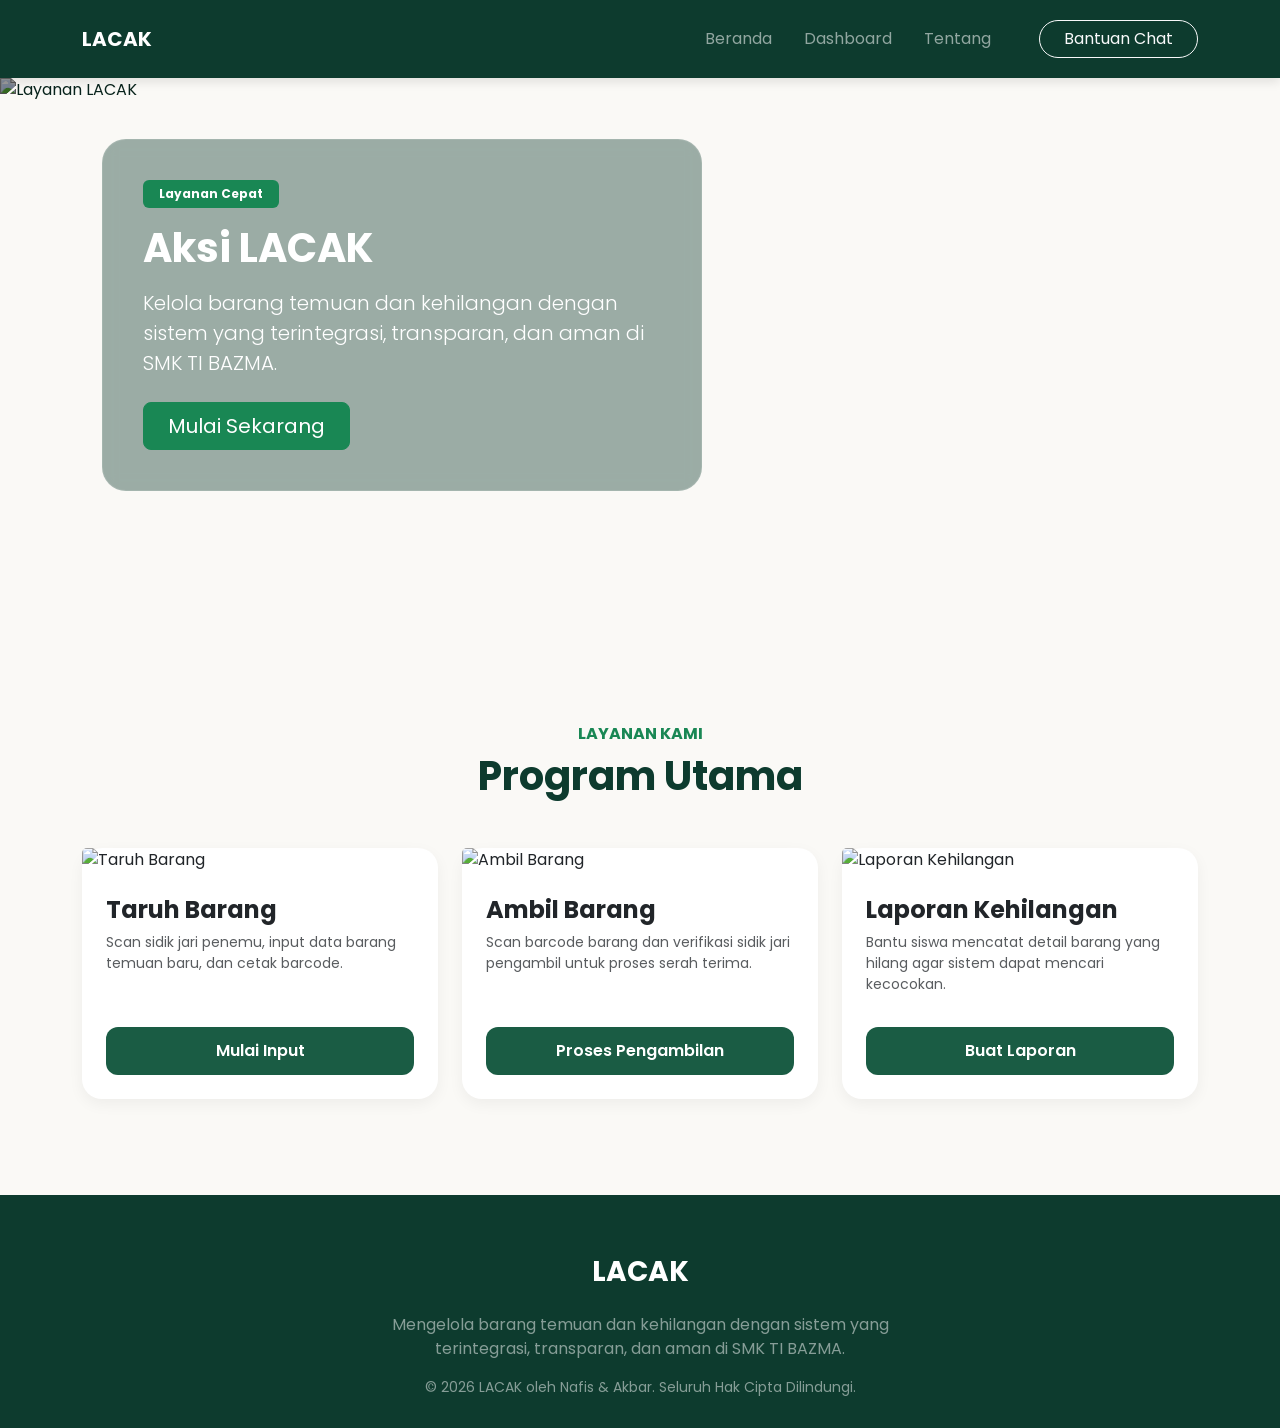
==== index.html @ f524ae93 "Add files via upload LACAK is PKK Project" ====
<!DOCTYPE html>
<html lang="id">
<head>
  <meta charset="UTF-8">
  <meta name="viewport" content="width=device-width, initial-scale=1.0">
  <title>LACAK | Sistem Lost & Found Terintegrasi</title>

  <link href="https://fonts.googleapis.com/css2?family=Poppins:wght@300;400;600;700&display=swap" rel="stylesheet">
  <link href="https://cdn.jsdelivr.net/npm/bootstrap@5.3.3/dist/css/bootstrap.min.css" rel="stylesheet">
  <link rel="stylesheet" href="style.css">
</head>
<body>

  <nav class="navbar navbar-expand-lg navbar-dark sticky-top">
    <div class="container">
      <a class="navbar-brand fw-bold" href="#">LACAK</a>
      <button class="navbar-toggler" type="button" data-bs-toggle="collapse" data-bs-target="#navbarNav">
        <span class="navbar-toggler-icon"></span>
      </button>
      <div class="collapse navbar-collapse" id="navbarNav">
        <ul class="navbar-nav ms-auto align-items-center">
          <li class="nav-item"><a class="nav-link px-3" href="#">Beranda</a></li>
          <li class="nav-item"><a class="nav-link px-3" href="#">Dashboard</a></li>
          <li class="nav-item"><a class="nav-link px-3" href="#">Tentang</a></li>
          <li class="nav-item ms-lg-3">
            <li class="nav-item ms-lg-3">
  <a class="btn btn-outline-light px-4 rounded-pill" href="chat.html">Bantuan Chat</a>
</li>
          </li>
        </ul>
      </div>
    </div>
  </nav>

  <div id="heroCarousel" class="carousel slide" data-bs-ride="carousel">
    <div class="carousel-inner">
      <div class="carousel-item active">
        <img src="https://images.unsplash.com/photo-1584515933487-779824d29309" class="d-block w-100 hero-img" alt="Layanan LACAK">
        <div class="carousel-caption">
          <span class="badge bg-success mb-3 px-3 py-2">Layanan Cepat</span>
          <h1 class="display-6 fw-bold mb-3">Aksi LACAK</h1>
          <p class="lead mb-4 d-none d-md-block">Kelola barang temuan dan kehilangan dengan sistem yang terintegrasi, transparan, dan aman di SMK TI BAZMA.</p>
          <a href="#" class="btn btn-success btn-lg px-4 py-2 rounded-3">Mulai Sekarang</a>
        </div>
      </div>
    </div>
  </div>

  <div class="container my-5 py-5">
    <div class="text-center mb-5">
      <h6 class="text-success fw-bold text-uppercase">Layanan Kami</h6>
      <h2 class="fw-bold display-6">Program Utama</h2>
    </div>

    <div class="row g-4 d-none d-md-flex">
      <div class="col-md-4">
        <div class="card h-100">
          <img src="https://images.unsplash.com/photo-1595079676339-1534801ad6cf" class="card-img-top" alt="Taruh Barang">
          <div class="card-body p-4 d-flex flex-column">
            <h4 class="fw-bold">Taruh Barang</h4>
            <p class="text-muted flex-grow-1 small">Scan sidik jari penemu, input data barang temuan baru, dan cetak barcode.</p>
            <button class="btn btn-akbar w-100 mt-3">Mulai Input</button>
          </div>
        </div>
      </div>
      <div class="col-md-4">
        <div class="card h-100">
          <img src="https://images.unsplash.com/photo-1556742044-3c52d6e88c62" class="card-img-top" alt="Ambil Barang">
          <div class="card-body p-4 d-flex flex-column">
            <h4 class="fw-bold">Ambil Barang</h4>
            <p class="text-muted flex-grow-1 small">Scan barcode barang dan verifikasi sidik jari pengambil untuk proses serah terima.</p>
            <button class="btn btn-akbar w-100 mt-3">Proses Pengambilan</button>
          </div>
        </div>
      </div>
      <div class="col-md-4">
        <div class="card h-100">
          <img src="https://images.unsplash.com/photo-1450101499163-c8848c66ca85" class="card-img-top" alt="Laporan Kehilangan">
          <div class="card-body p-4 d-flex flex-column">
            <h4 class="fw-bold">Laporan Kehilangan</h4>
            <p class="text-muted flex-grow-1 small">Bantu siswa mencatat detail barang yang hilang agar sistem dapat mencari kecocokan.</p>
            <button class="btn btn-akbar w-100 mt-3">Buat Laporan</button>
          </div>
        </div>
      </div>
    </div>

    <div id="programCarouselMobile" class="carousel slide d-md-none" data-bs-ride="carousel">
      <div class="carousel-indicators">
        <button type="button" data-bs-target="#programCarouselMobile" data-bs-slide-to="0" class="active"></button>
        <button type="button" data-bs-target="#programCarouselMobile" data-bs-slide-to="1"></button>
        <button type="button" data-bs-target="#programCarouselMobile" data-bs-slide-to="2"></button>
      </div>
      <div class="carousel-inner">
        <div class="carousel-item active">
          <div class="card mx-2">
            <img src="https://images.unsplash.com/photo-1595079676339-1534801ad6cf" class="card-img-top" alt="Taruh Barang">
            <div class="card-body p-4 text-center">
              <h4 class="fw-bold">Taruh Barang</h4>
              <p class="text-muted small">Scan sidik jari penemu, input data barang temuan baru, dan cetak barcode.</p>
              <button class="btn btn-akbar w-100">Mulai Input</button>
            </div>
          </div>
        </div>
        <div class="carousel-item">
          <div class="card mx-2">
            <img src="https://images.unsplash.com/photo-1556742044-3c52d6e88c62" class="card-img-top" alt="Ambil Barang">
            <div class="card-body p-4 text-center">
              <h4 class="fw-bold">Ambil Barang</h4>
              <p class="text-muted small">Scan barcode barang dan verifikasi sidik jari pengambil untuk proses serah terima.</p>
              <button class="btn btn-akbar w-100">Proses Pengambilan</button>
            </div>
          </div>
        </div>
        <div class="carousel-item">
          <div class="card mx-2">
            <img src="https://images.unsplash.com/photo-1450101499163-c8848c66ca85" class="card-img-top" alt="Laporan Kehilangan">
            <div class="card-body p-4 text-center">
              <h4 class="fw-bold">Laporan Kehilangan</h4>
              <p class="text-muted small">Bantu siswa mencatat detail barang yang hilang agar sistem dapat mencari kecocokan.</p>
              <button class="btn btn-akbar w-100">Buat Laporan</button>
            </div>
          </div>
        </div>
      </div>
      <button class="carousel-control-prev" type="button" data-bs-target="#programCarouselMobile" data-bs-slide="prev">
        <span class="carousel-control-prev-icon bg-dark rounded-circle" aria-hidden="true" style="width: 25px; height: 25px;"></span>
      </button>
      <button class="carousel-control-next" type="button" data-bs-target="#programCarouselMobile" data-bs-slide="next">
        <span class="carousel-control-next-icon bg-dark rounded-circle" aria-hidden="true" style="width: 25px; height: 25px;"></span>
      </button>
    </div>
  </div>

  <footer>
    <div class="container text-center">
      <h3 class="fw-bold mb-4">LACAK</h3>
      <p class="text-white-50 mx-auto" style="max-width: 500px;">
        Mengelola barang temuan dan kehilangan dengan sistem yang terintegrasi, transparan, dan aman di SMK TI BAZMA.
      </p>
      <div class="footer-divider"></div>
      <p class="small text-white-50 mb-0">© 2026 LACAK oleh Nafis & Akbar. Seluruh Hak Cipta Dilindungi.</p>
    </div>
  </footer>

  <script src="https://cdn.jsdelivr.net/npm/bootstrap@5.3.3/dist/js/bootstrap.bundle.min.js"></script>
  <script src="script.js"></script>
</body>
</html>
---- style.css ----
/* ============================================================
   1. VARIABLES & RESET
   ============================================================ */
:root {
    --green-dark: #0d3b2e;
    --green-mid: #1a5c44;
    --green-accent: #3dbd84;
    --green-light: #e8f5ef;
    --cream: #faf9f6;
    --muted: #6b7c74;
    /* WhatsApp Color Palettes */
    --wa-bg: #e5ddd5;
    --wa-bubble-me: #dcf8c6;
    --wa-bubble-other: #ffffff;
}

body {
    background: var(--cream);
    font-family: 'Poppins', sans-serif;
    color: var(--green-dark);
    margin: 0;
}

/* ============================================================
   2. LANDING PAGE STYLES (index.html)
   ============================================================ */
.navbar {
    background: var(--green-dark);
    padding: 1.2rem 0;
    box-shadow: 0 4px 10px rgba(0,0,0,0.1);
}

.hero-img {
    height: 550px;
    object-fit: cover;
    filter: brightness(60%);
}

.carousel-caption {
    bottom: 25%;
    text-align: left;
    max-width: 600px;
    left: 8%;
    background: rgba(13, 59, 46, 0.4);
    backdrop-filter: blur(8px);
    padding: 40px;
    border-radius: 24px;
    border: 1px solid rgba(255,255,255,0.1);
}

.card {
    border: none;
    border-radius: 20px;
    transition: all 0.4s ease;
    background: white;
    box-shadow: 0 5px 15px rgba(0,0,0,0.05);
}

.card:hover {
    transform: translateY(-10px);
    box-shadow: 0 20px 40px rgba(13, 59, 46, 0.1);
}

.btn-akbar {
    background-color: var(--green-mid);
    color: white;
    border: none;
    padding: 12px 25px;
    border-radius: 12px;
    font-weight: 600;
}

footer {
    background: var(--green-dark);
    color: white;
    padding: 60px 0 30px 0;
}

/* ============================================================
   3. CHAT UI ADAPTIVE (chat.html) 
   Meniru perilaku WhatsApp Web di Desktop & Full di Mobile
   ============================================================ */

/* Container Utama */
.chat-main-container {
    display: flex;
    flex-direction: column;
    height: 100vh;
    width: 100%;
    margin: 0 auto;
    background-color: var(--wa-bg);
    position: relative;
    overflow: hidden;
}

/* MODE DESKTOP: Menengah dan terbatas lebarnya */
@media (min-width: 992px) {
    .chat-bg-pattern { background-color: #d1d7db; } /* Warna luar box */
    .chat-main-container {
        max-width: 900px;
        height: 90vh;
        margin-top: 5vh;
        border-radius: 10px;
        box-shadow: 0 10px 30px rgba(0,0,0,0.1);
    }
}

.chat-header {
    background: var(--green-dark);
    color: white;
    padding: 12px 20px;
    z-index: 10;
}

.avatar-header {
    width: 40px; height: 40px;
    background: var(--green-accent);
    border-radius: 50%;
    display: flex; align-items: center; justify-content: center;
    font-weight: bold;
}

.chat-messages-area {
    flex: 1;
    overflow-y: auto;
    padding: 20px 7%;
    background-image: url('https://user-images.githubusercontent.com/15075759/28719144-86dc0f70-73b1-11e7-911d-60d70fcded21.png');
    display: flex;
    flex-direction: column;
}

/* Gelembung Pesan */
/* Update bagian ini di style.css kamu */
.msg-bubble {
    position: relative; /* Wajib ada supaya tombol z-index jalan */
    max-width: 75%;
    padding: 10px 15px;
    margin-bottom: 12px;
    border-radius: 12px;
    box-shadow: 0 1px 2px rgba(0,0,0,0.1);
}

.btn-delete {
    position: absolute; /* Ubah jadi absolute agar presisi */
    top: 5px;
    right: 8px;
    z-index: 10; /* Pastikan di atas teks */
    background: rgba(255, 255, 255, 0.8);
    border-radius: 50%;
    width: 20px;
    height: 20px;
    line-height: 18px;
    text-align: center;
    color: #ff4d4d;
    font-size: 10px;
    font-weight: bold;
    cursor: pointer;
    border: 1px solid #ff4d4d;
    opacity: 0;
    transition: 0.3s;
}
.msg-user { align-self: flex-end; background: var(--wa-bubble-me); border-top-right-radius: 0; }
.msg-admin { align-self: flex-start; background: var(--wa-bubble-other); border-top-left-radius: 0; }

/* AREA INPUT SATU BARIS (ADAPTIVE) */
.chat-input-section {
    background: #f0f2f5;
    padding: 10px 15px;
}

.input-group-adaptive {
    display: flex;
    align-items: center;
    background: white;
    padding: 5px 15px;
    border-radius: 30px;
    gap: 10px;
    box-shadow: 0 1px 3px rgba(0,0,0,0.1);
}

.chat-input-pill {
    border: none !important;
    outline: none !important;
    background: transparent !important;
    padding: 10px 0;
    font-size: 0.95rem;
}

/* Input Nama mengecil secara dinamis */
#name-input {
    width: 80px;
    border-right: 1px solid #ddd !important;
    font-weight: 600;
    color: var(--green-mid);
}

.btn-send-circle {
    background: var(--green-dark);
    color: white;
    width: 42px; height: 42px;
    border-radius: 50%;
    border: none;
    display: flex; align-items: center; justify-content: center;
    flex-shrink: 0;
    transition: 0.2s;
}

.btn-send-circle:hover { background: var(--green-accent); }

/* ============================================================
   4. RESPONSIVE MOBILE ADJUSTMENTS
   ============================================================ */
@media (max-width: 768px) {
    /* Beranda */
    .hero-img { height: 400px; }
    .carousel-caption { left: 5%; right: 5%; bottom: 15%; padding: 20px; }
    
    /* Chat Mobile */
    .chat-messages-area { padding: 15px 4%; }
    .msg-bubble { max-width: 85%; }
    
    /* Input Nama di HP lebih sempit agar pesan lebih luas */
    #name-input { width: 60px; font-size: 0.85rem; }
    .chat-input-section { position: sticky; bottom: 0; }
}
/* Jam di pojok kanan bawah balon chat */
.msg-time {
    font-size: 0.65rem;
    opacity: 0.6;
    display: block;
    text-align: right;
    margin-top: 2px;
}

/* Tombol hapus muncul saat bubble di-hover */
.msg-bubble:hover .btn-delete {
    opacity: 1;
}

/* Khusus di mobile, tombol hapus langsung terlihat sedikit */
@media (max-width: 768px) {
    .btn-delete { opacity: 0.5; }
}
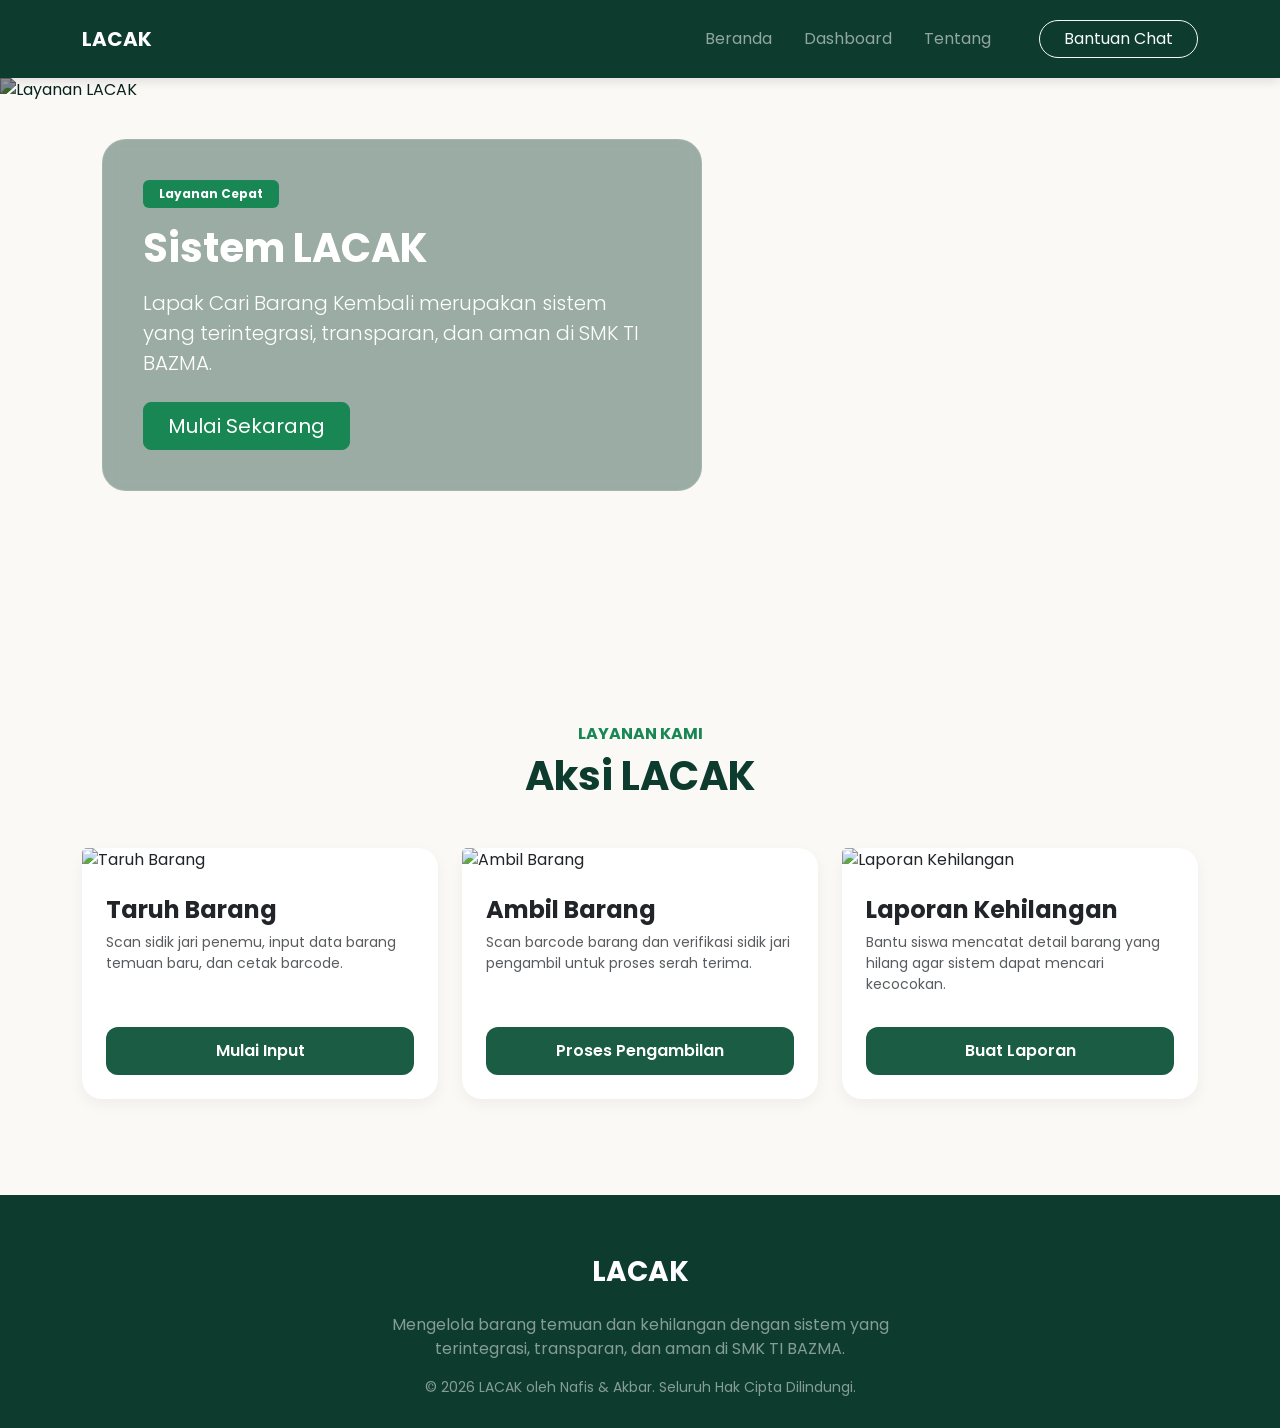
==== commit 2f91b97e: "Refactor index.html for LACAK system Updated the HTML structure and content for the LACAK system, in" ====
--- a/index.html
+++ b/index.html
@@ -38,8 +38,8 @@
         <img src="https://images.unsplash.com/photo-1584515933487-779824d29309" class="d-block w-100 hero-img" alt="Layanan LACAK">
         <div class="carousel-caption">
           <span class="badge bg-success mb-3 px-3 py-2">Layanan Cepat</span>
-          <h1 class="display-6 fw-bold mb-3">Aksi LACAK</h1>
-          <p class="lead mb-4 d-none d-md-block">Kelola barang temuan dan kehilangan dengan sistem yang terintegrasi, transparan, dan aman di SMK TI BAZMA.</p>
+          <h1 class="display-6 fw-bold mb-3">Sistem LACAK</h1>
+          <p class="lead mb-4 d-none d-md-block">Lapak Cari Barang Kembali merupakan sistem yang terintegrasi, transparan, dan aman di SMK TI BAZMA.</p>
           <a href="#" class="btn btn-success btn-lg px-4 py-2 rounded-3">Mulai Sekarang</a>
         </div>
       </div>
@@ -49,7 +49,7 @@
   <div class="container my-5 py-5">
     <div class="text-center mb-5">
       <h6 class="text-success fw-bold text-uppercase">Layanan Kami</h6>
-      <h2 class="fw-bold display-6">Program Utama</h2>
+      <h2 class="fw-bold display-6">Aksi LACAK</h2>
     </div>
 
     <div class="row g-4 d-none d-md-flex">
@@ -146,4 +146,4 @@
   <script src="https://cdn.jsdelivr.net/npm/bootstrap@5.3.3/dist/js/bootstrap.bundle.min.js"></script>
   <script src="script.js"></script>
 </body>
-</html>+</html>
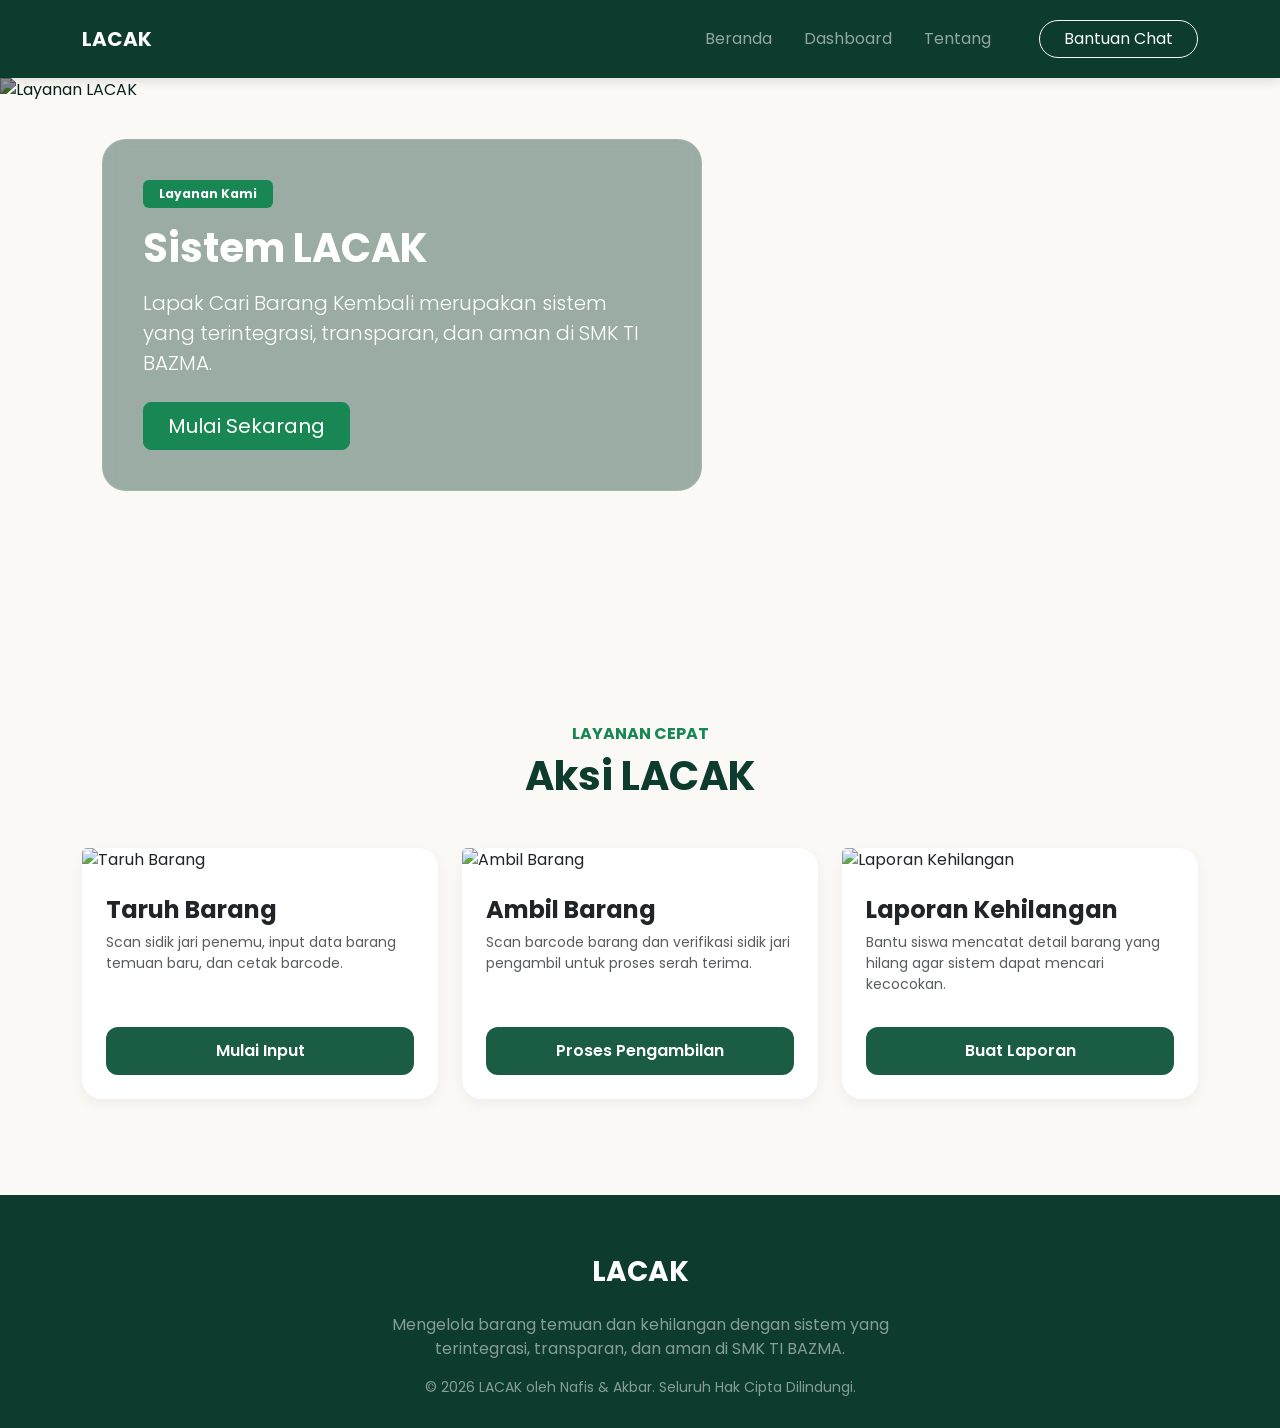
==== commit 29a309f3: "Fix HTML formatting and update content" ====
--- a/index.html
+++ b/index.html
@@ -37,7 +37,7 @@
       <div class="carousel-item active">
         <img src="https://images.unsplash.com/photo-1584515933487-779824d29309" class="d-block w-100 hero-img" alt="Layanan LACAK">
         <div class="carousel-caption">
-          <span class="badge bg-success mb-3 px-3 py-2">Layanan Cepat</span>
+          <span class="badge bg-success mb-3 px-3 py-2">Layanan Kami</span>
           <h1 class="display-6 fw-bold mb-3">Sistem LACAK</h1>
           <p class="lead mb-4 d-none d-md-block">Lapak Cari Barang Kembali merupakan sistem yang terintegrasi, transparan, dan aman di SMK TI BAZMA.</p>
           <a href="#" class="btn btn-success btn-lg px-4 py-2 rounded-3">Mulai Sekarang</a>
@@ -48,7 +48,7 @@
 
   <div class="container my-5 py-5">
     <div class="text-center mb-5">
-      <h6 class="text-success fw-bold text-uppercase">Layanan Kami</h6>
+      <h6 class="text-success fw-bold text-uppercase">Layanan Cepat</h6>
       <h2 class="fw-bold display-6">Aksi LACAK</h2>
     </div>
 
